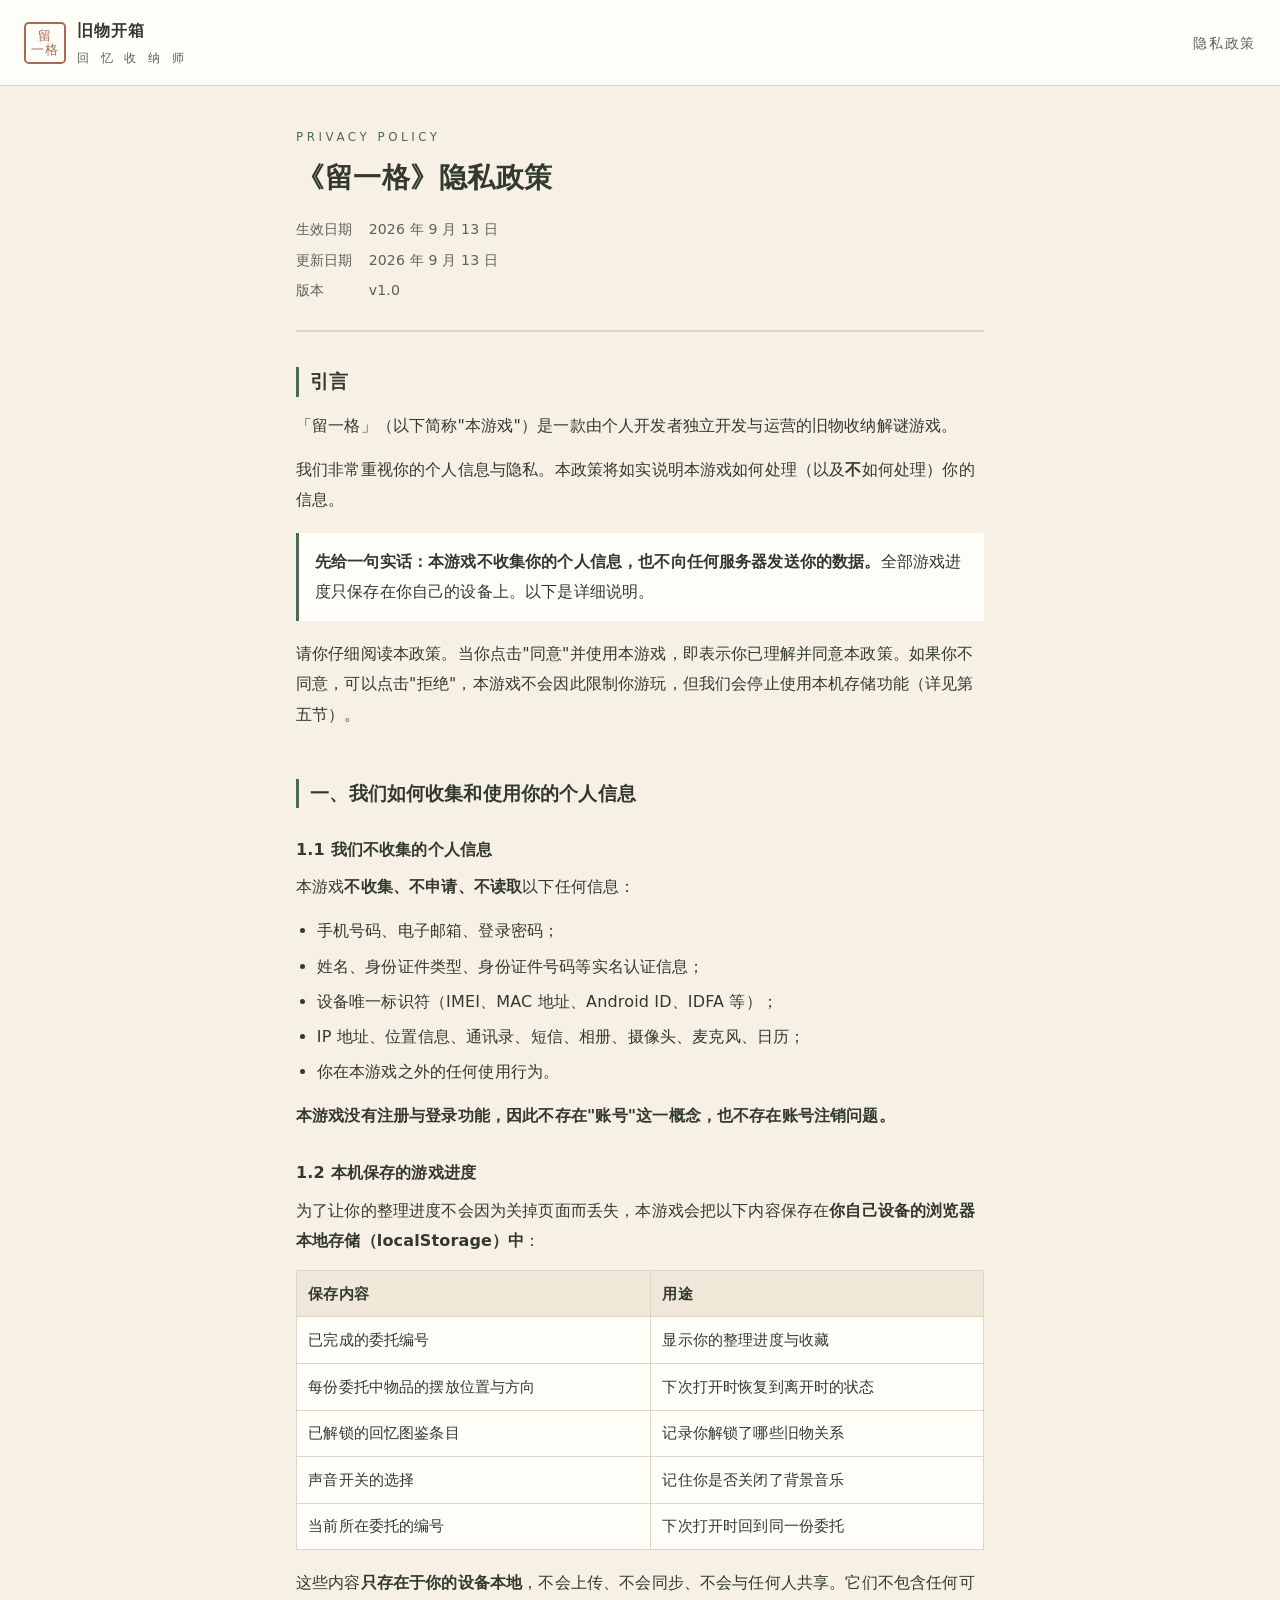
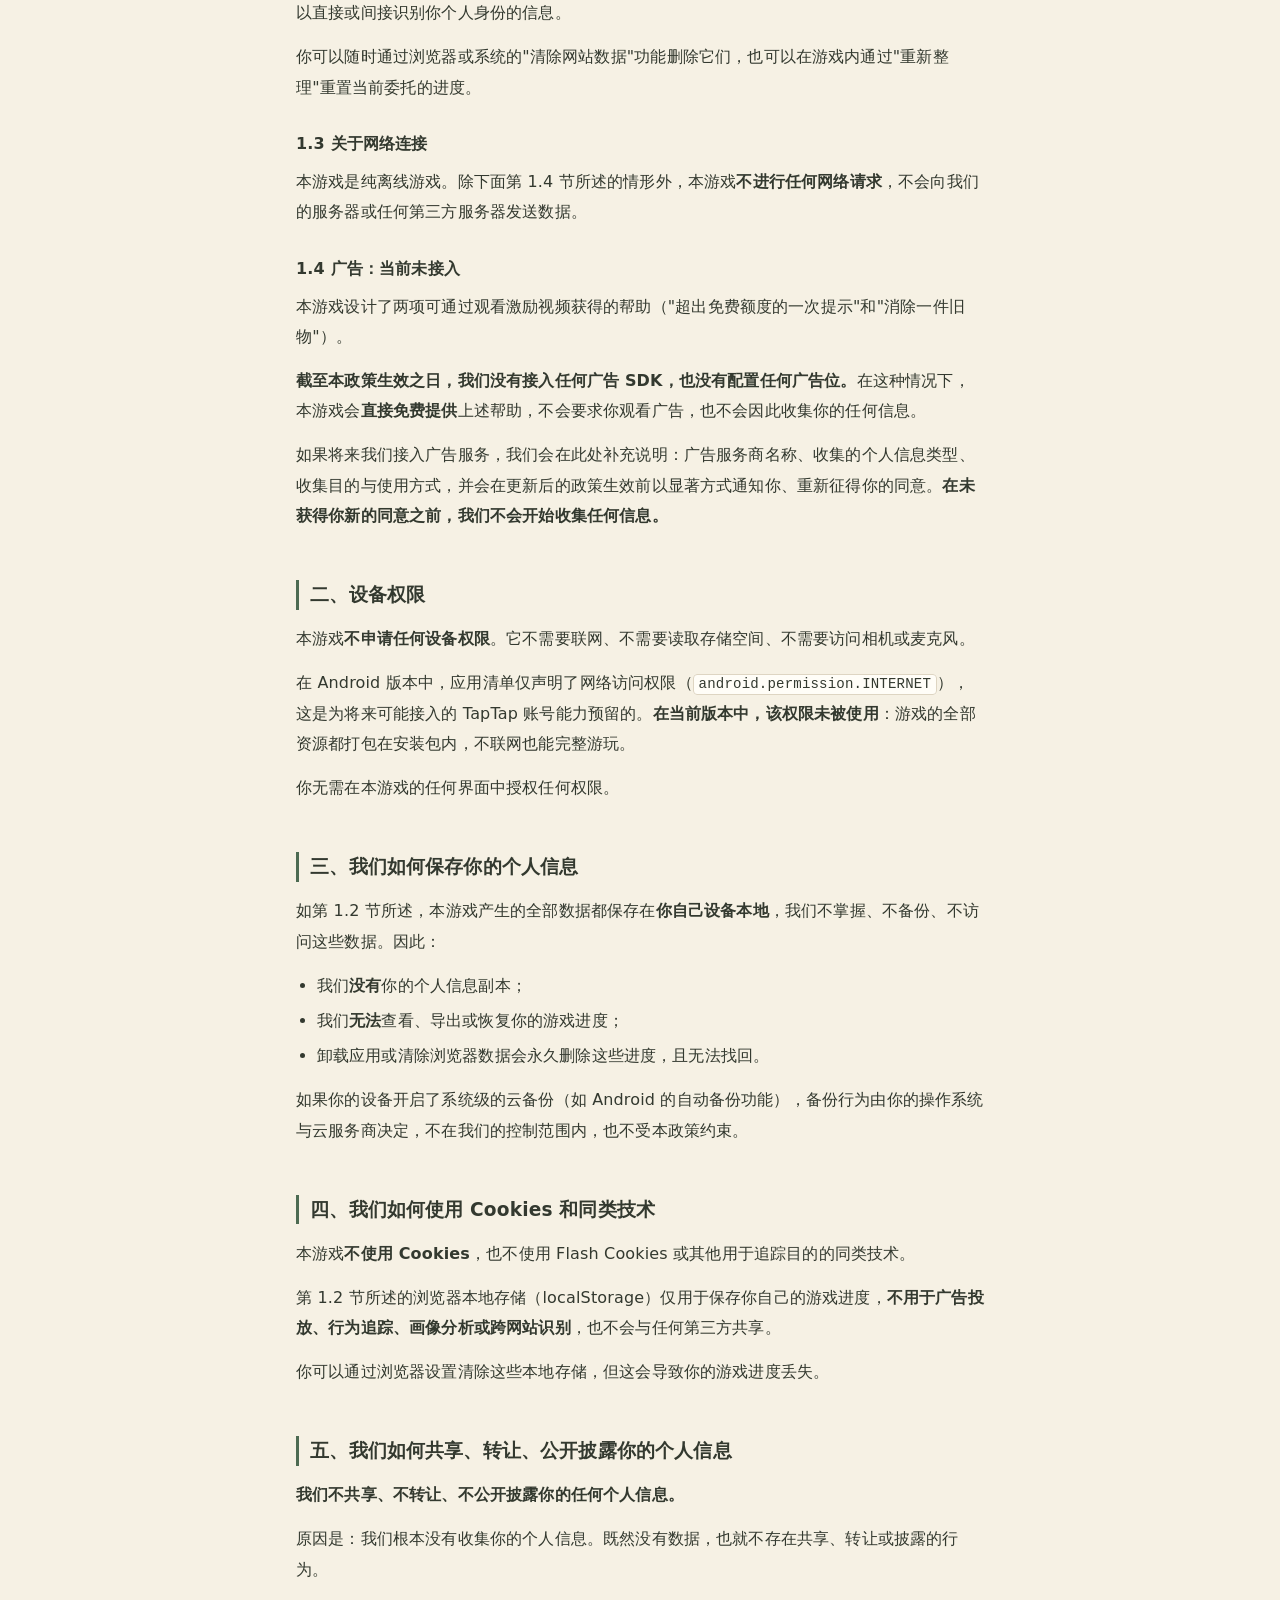
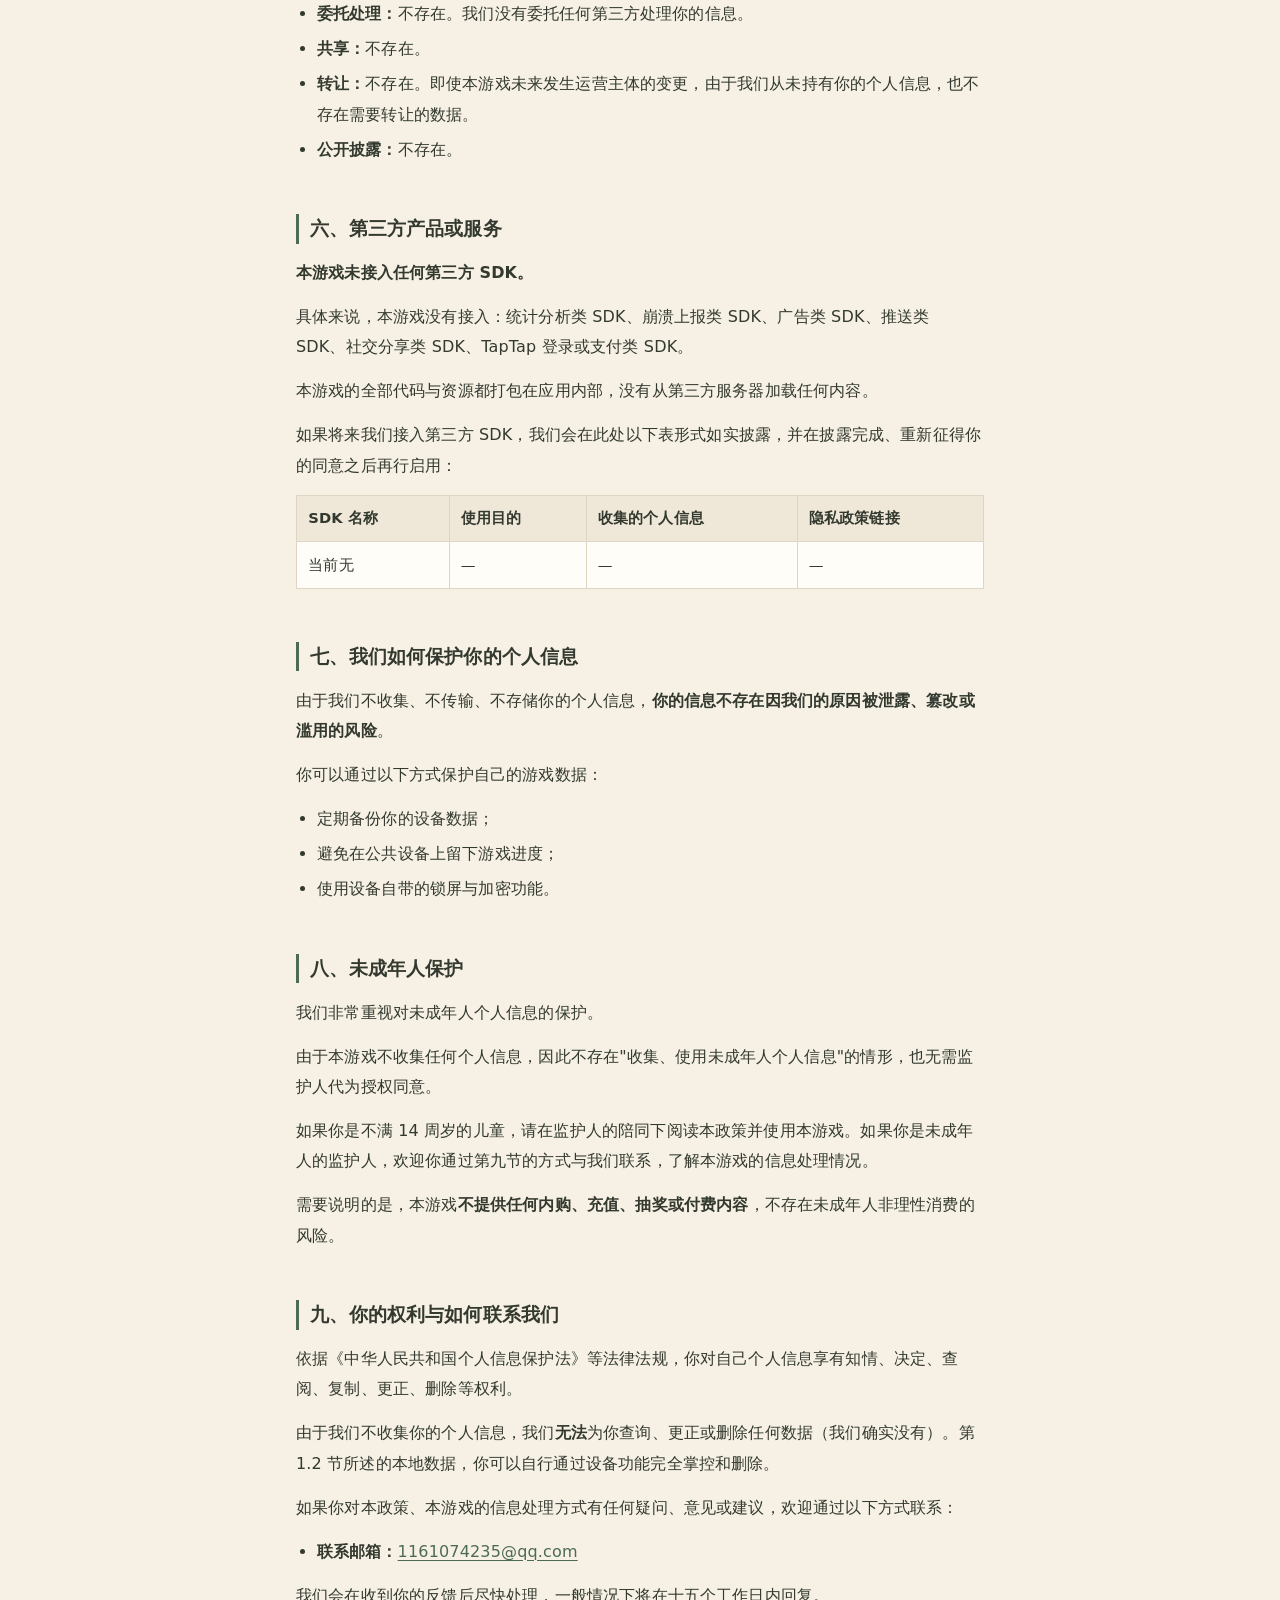
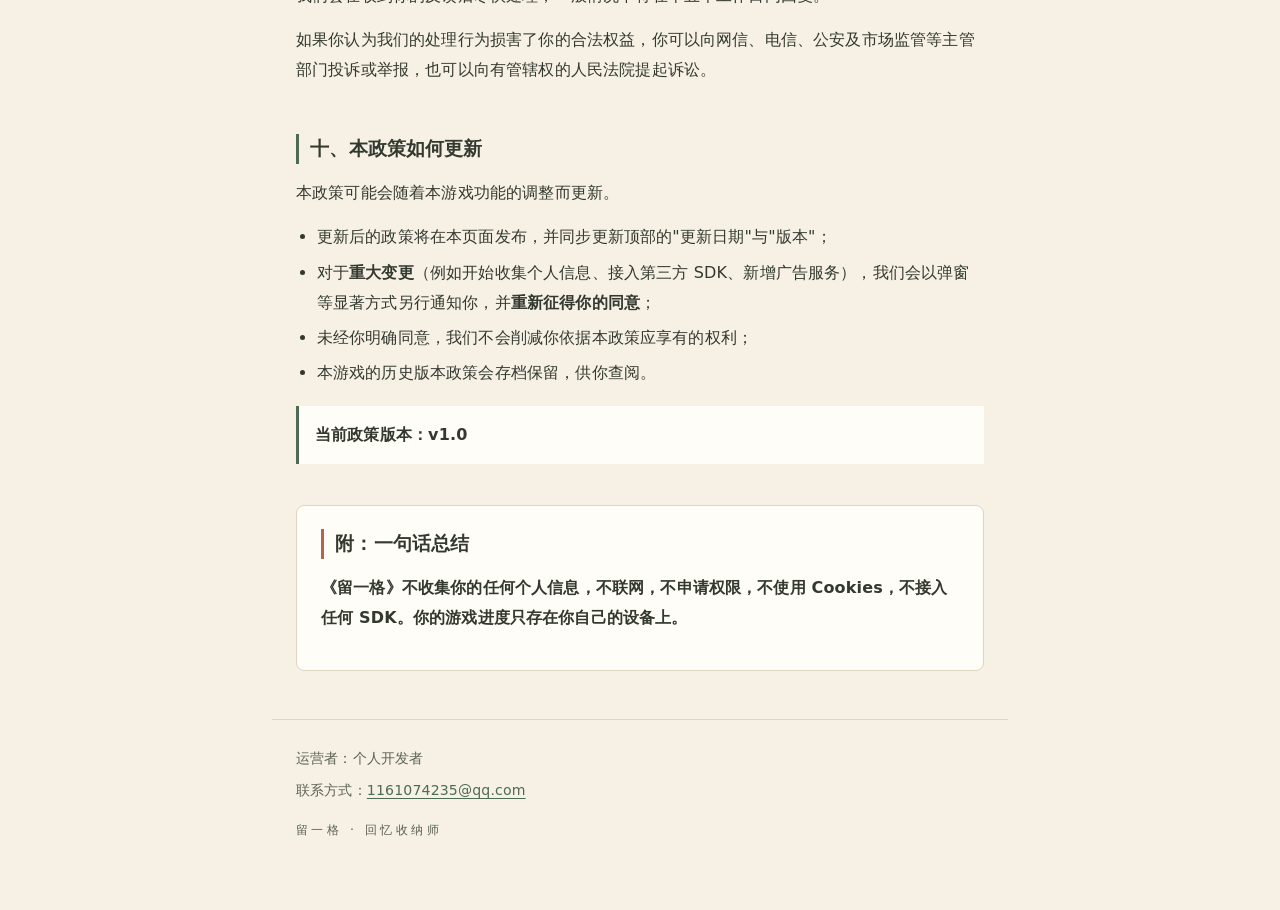
==== docs/privacy.html @ 090980dc "v1.0.1 补上隐私政策：政策正文 + 游戏内同意弹窗 TapTap 审核要求「填写的隐私政策内容必须与 App 内的隐私政策协议内容一致 且真实有效」，所以两边一起做，并用测试钉住口径一致。  政" ====
<!doctype html>
<html lang="zh-CN">
<head>
<meta charset="utf-8">
<meta name="viewport" content="width=device-width,initial-scale=1,viewport-fit=cover">
<meta name="theme-color" content="#f3eddf">
<meta name="description" content="《留一格》隐私政策 —— 本游戏不收集你的任何个人信息，不联网，不申请权限，不使用 Cookies，不接入任何 SDK。">
<title>隐私政策 · 留一格</title>
<link rel="stylesheet" href="privacy.css">
</head>
<body>

<header class="masthead">
  <a class="brand" href="../" aria-label="留一格首页">
    <span class="seal">留<br>一格</span>
    <span><strong>旧物开箱</strong><small>回 忆 收 纳 师</small></span>
  </a>
  <span class="edition">隐私政策</span>
</header>

<main>

  <div class="title-block">
    <span class="eyebrow">PRIVACY POLICY</span>
    <h1>《留一格》隐私政策</h1>
    <dl class="meta">
      <dt>生效日期</dt><dd>2026 年 9 月 13 日</dd>
      <dt>更新日期</dt><dd>2026 年 9 月 13 日</dd>
      <dt>版本</dt><dd>v1.0</dd>
    </dl>
  </div>

  <section>
    <h2>引言</h2>
    <p>「留一格」（以下简称"本游戏"）是一款由个人开发者独立开发与运营的旧物收纳解谜游戏。</p>
    <p>我们非常重视你的个人信息与隐私。本政策将如实说明本游戏如何处理（以及<strong>不</strong>如何处理）你的信息。</p>
    <p class="callout"><strong>先给一句实话：本游戏不收集你的个人信息，也不向任何服务器发送你的数据。</strong>全部游戏进度只保存在你自己的设备上。以下是详细说明。</p>
    <p>请你仔细阅读本政策。当你点击"同意"并使用本游戏，即表示你已理解并同意本政策。如果你不同意，可以点击"拒绝"，本游戏不会因此限制你游玩，但我们会停止使用本机存储功能（详见第五节）。</p>
  </section>

  <section>
    <h2>一、我们如何收集和使用你的个人信息</h2>

    <h3>1.1 我们不收集的个人信息</h3>
    <p>本游戏<strong>不收集、不申请、不读取</strong>以下任何信息：</p>
    <ul>
      <li>手机号码、电子邮箱、登录密码；</li>
      <li>姓名、身份证件类型、身份证件号码等实名认证信息；</li>
      <li>设备唯一标识符（IMEI、MAC 地址、Android ID、IDFA 等）；</li>
      <li>IP 地址、位置信息、通讯录、短信、相册、摄像头、麦克风、日历；</li>
      <li>你在本游戏之外的任何使用行为。</li>
    </ul>
    <p><strong>本游戏没有注册与登录功能，因此不存在"账号"这一概念，也不存在账号注销问题。</strong></p>

    <h3>1.2 本机保存的游戏进度</h3>
    <p>为了让你的整理进度不会因为关掉页面而丢失，本游戏会把以下内容保存在<strong>你自己设备的浏览器本地存储（localStorage）中</strong>：</p>
    <table>
      <thead><tr><th>保存内容</th><th>用途</th></tr></thead>
      <tbody>
        <tr><td>已完成的委托编号</td><td>显示你的整理进度与收藏</td></tr>
        <tr><td>每份委托中物品的摆放位置与方向</td><td>下次打开时恢复到离开时的状态</td></tr>
        <tr><td>已解锁的回忆图鉴条目</td><td>记录你解锁了哪些旧物关系</td></tr>
        <tr><td>声音开关的选择</td><td>记住你是否关闭了背景音乐</td></tr>
        <tr><td>当前所在委托的编号</td><td>下次打开时回到同一份委托</td></tr>
      </tbody>
    </table>
    <p>这些内容<strong>只存在于你的设备本地</strong>，不会上传、不会同步、不会与任何人共享。它们不包含任何可以直接或间接识别你个人身份的信息。</p>
    <p>你可以随时通过浏览器或系统的"清除网站数据"功能删除它们，也可以在游戏内通过"重新整理"重置当前委托的进度。</p>

    <h3>1.3 关于网络连接</h3>
    <p>本游戏是纯离线游戏。除下面第 1.4 节所述的情形外，本游戏<strong>不进行任何网络请求</strong>，不会向我们的服务器或任何第三方服务器发送数据。</p>

    <h3>1.4 广告：当前未接入</h3>
    <p>本游戏设计了两项可通过观看激励视频获得的帮助（"超出免费额度的一次提示"和"消除一件旧物"）。</p>
    <p><strong>截至本政策生效之日，我们没有接入任何广告 SDK，也没有配置任何广告位。</strong>在这种情况下，本游戏会<strong>直接免费提供</strong>上述帮助，不会要求你观看广告，也不会因此收集你的任何信息。</p>
    <p>如果将来我们接入广告服务，我们会在此处补充说明：广告服务商名称、收集的个人信息类型、收集目的与使用方式，并会在更新后的政策生效前以显著方式通知你、重新征得你的同意。<strong>在未获得你新的同意之前，我们不会开始收集任何信息。</strong></p>
  </section>

  <section>
    <h2>二、设备权限</h2>
    <p>本游戏<strong>不申请任何设备权限</strong>。它不需要联网、不需要读取存储空间、不需要访问相机或麦克风。</p>
    <p>在 Android 版本中，应用清单仅声明了网络访问权限（<code>android.permission.INTERNET</code>），这是为将来可能接入的 TapTap 账号能力预留的。<strong>在当前版本中，该权限未被使用</strong>：游戏的全部资源都打包在安装包内，不联网也能完整游玩。</p>
    <p>你无需在本游戏的任何界面中授权任何权限。</p>
  </section>

  <section>
    <h2>三、我们如何保存你的个人信息</h2>
    <p>如第 1.2 节所述，本游戏产生的全部数据都保存在<strong>你自己设备本地</strong>，我们不掌握、不备份、不访问这些数据。因此：</p>
    <ul>
      <li>我们<strong>没有</strong>你的个人信息副本；</li>
      <li>我们<strong>无法</strong>查看、导出或恢复你的游戏进度；</li>
      <li>卸载应用或清除浏览器数据会永久删除这些进度，且无法找回。</li>
    </ul>
    <p>如果你的设备开启了系统级的云备份（如 Android 的自动备份功能），备份行为由你的操作系统与云服务商决定，不在我们的控制范围内，也不受本政策约束。</p>
  </section>

  <section>
    <h2>四、我们如何使用 Cookies 和同类技术</h2>
    <p>本游戏<strong>不使用 Cookies</strong>，也不使用 Flash Cookies 或其他用于追踪目的的同类技术。</p>
    <p>第 1.2 节所述的浏览器本地存储（localStorage）仅用于保存你自己的游戏进度，<strong>不用于广告投放、行为追踪、画像分析或跨网站识别</strong>，也不会与任何第三方共享。</p>
    <p>你可以通过浏览器设置清除这些本地存储，但这会导致你的游戏进度丢失。</p>
  </section>

  <section>
    <h2>五、我们如何共享、转让、公开披露你的个人信息</h2>
    <p><strong>我们不共享、不转让、不公开披露你的任何个人信息。</strong></p>
    <p>原因是：我们根本没有收集你的个人信息。既然没有数据，也就不存在共享、转让或披露的行为。</p>
    <ul>
      <li><strong>委托处理：</strong>不存在。我们没有委托任何第三方处理你的信息。</li>
      <li><strong>共享：</strong>不存在。</li>
      <li><strong>转让：</strong>不存在。即使本游戏未来发生运营主体的变更，由于我们从未持有你的个人信息，也不存在需要转让的数据。</li>
      <li><strong>公开披露：</strong>不存在。</li>
    </ul>
  </section>

  <section>
    <h2>六、第三方产品或服务</h2>
    <p><strong>本游戏未接入任何第三方 SDK。</strong></p>
    <p>具体来说，本游戏没有接入：统计分析类 SDK、崩溃上报类 SDK、广告类 SDK、推送类 SDK、社交分享类 SDK、TapTap 登录或支付类 SDK。</p>
    <p>本游戏的全部代码与资源都打包在应用内部，没有从第三方服务器加载任何内容。</p>
    <p>如果将来我们接入第三方 SDK，我们会在此处以下表形式如实披露，并在披露完成、重新征得你的同意之后再行启用：</p>
    <table>
      <thead><tr><th>SDK 名称</th><th>使用目的</th><th>收集的个人信息</th><th>隐私政策链接</th></tr></thead>
      <tbody><tr><td>当前无</td><td>—</td><td>—</td><td>—</td></tr></tbody>
    </table>
  </section>

  <section>
    <h2>七、我们如何保护你的个人信息</h2>
    <p>由于我们不收集、不传输、不存储你的个人信息，<strong>你的信息不存在因我们的原因被泄露、篡改或滥用的风险</strong>。</p>
    <p>你可以通过以下方式保护自己的游戏数据：</p>
    <ul>
      <li>定期备份你的设备数据；</li>
      <li>避免在公共设备上留下游戏进度；</li>
      <li>使用设备自带的锁屏与加密功能。</li>
    </ul>
  </section>

  <section>
    <h2>八、未成年人保护</h2>
    <p>我们非常重视对未成年人个人信息的保护。</p>
    <p>由于本游戏不收集任何个人信息，因此不存在"收集、使用未成年人个人信息"的情形，也无需监护人代为授权同意。</p>
    <p>如果你是不满 14 周岁的儿童，请在监护人的陪同下阅读本政策并使用本游戏。如果你是未成年人的监护人，欢迎你通过第九节的方式与我们联系，了解本游戏的信息处理情况。</p>
    <p>需要说明的是，本游戏<strong>不提供任何内购、充值、抽奖或付费内容</strong>，不存在未成年人非理性消费的风险。</p>
  </section>

  <section>
    <h2>九、你的权利与如何联系我们</h2>
    <p>依据《中华人民共和国个人信息保护法》等法律法规，你对自己个人信息享有知情、决定、查阅、复制、更正、删除等权利。</p>
    <p>由于我们不收集你的个人信息，我们<strong>无法</strong>为你查询、更正或删除任何数据（我们确实没有）。第 1.2 节所述的本地数据，你可以自行通过设备功能完全掌控和删除。</p>
    <p>如果你对本政策、本游戏的信息处理方式有任何疑问、意见或建议，欢迎通过以下方式联系：</p>
    <ul class="contact">
      <li><strong>联系邮箱：</strong><a href="mailto:1161074235@qq.com">1161074235@qq.com</a></li>
    </ul>
    <p>我们会在收到你的反馈后尽快处理，一般情况下将在十五个工作日内回复。</p>
    <p>如果你认为我们的处理行为损害了你的合法权益，你可以向网信、电信、公安及市场监管等主管部门投诉或举报，也可以向有管辖权的人民法院提起诉讼。</p>
  </section>

  <section>
    <h2>十、本政策如何更新</h2>
    <p>本政策可能会随着本游戏功能的调整而更新。</p>
    <ul>
      <li>更新后的政策将在本页面发布，并同步更新顶部的"更新日期"与"版本"；</li>
      <li>对于<strong>重大变更</strong>（例如开始收集个人信息、接入第三方 SDK、新增广告服务），我们会以弹窗等显著方式另行通知你，并<strong>重新征得你的同意</strong>；</li>
      <li>未经你明确同意，我们不会削减你依据本政策应享有的权利；</li>
      <li>本游戏的历史版本政策会存档保留，供你查阅。</li>
    </ul>
    <p class="callout"><strong>当前政策版本：v1.0</strong></p>
  </section>

  <section class="summary">
    <h2>附：一句话总结</h2>
    <p><strong>《留一格》不收集你的任何个人信息，不联网，不申请权限，不使用 Cookies，不接入任何 SDK。你的游戏进度只存在你自己的设备上。</strong></p>
  </section>

</main>

<footer>
  <p>运营者：个人开发者</p>
  <p>联系方式：<a href="mailto:1161074235@qq.com">1161074235@qq.com</a></p>
  <p class="fine">留一格 · 回忆收纳师</p>
</footer>

</body>
</html>
---- docs/privacy.css ----
/* 《留一格》隐私政策样式
 *
 * 为什么单独写一份而不是复用 style.css：
 * style.css 是给游戏界面用的（按钮、画布、弹窗），这里只需要一篇可读的长文。
 * 而且 TapTap 审核明确要求隐私政策「字体格式务必统一，请勿出现字体时大时小、
 * 多种字体随意穿插使用」，所以这份样式里只有一套字体族、一套正文尺寸、一套行高。
 */

:root {
  --ink: #33392f;
  --ink-soft: #5c6356;
  --paper: #f6f1e4;
  --card: #fffdf7;
  --line: #ded5c2;
  --accent: #4d6b52;
  --seal: #ad684f;
  --font: "PingFang SC", "Hiragino Sans GB", "Microsoft YaHei", "Source Han Sans SC",
          "Noto Sans CJK SC", system-ui, -apple-system, "Segoe UI", sans-serif;
}

* { box-sizing: border-box; }

html { -webkit-text-size-adjust: 100%; }

body {
  margin: 0;
  padding: 0 0 4rem;
  background: var(--paper);
  color: var(--ink);
  font-family: var(--font);
  font-size: 16px;
  line-height: 1.9;
  letter-spacing: .01em;
}

/* ---------- 页头 ---------- */

.masthead {
  display: flex;
  align-items: center;
  justify-content: space-between;
  gap: 1rem;
  padding: 1rem 1.5rem;
  border-bottom: 1px solid var(--line);
  background: var(--card);
}

.brand {
  display: flex;
  align-items: center;
  gap: .7rem;
  color: inherit;
  text-decoration: none;
}

.seal {
  display: grid;
  place-content: center;
  width: 2.6rem;
  height: 2.6rem;
  border: 2px solid var(--seal);
  border-radius: .3rem;
  color: var(--seal);
  font-size: .8rem;
  line-height: 1.05;
  text-align: center;
  letter-spacing: .04em;
}

.brand strong { display: block; font-size: 1.02rem; font-weight: 600; letter-spacing: .06em; }
.brand small { display: block; color: var(--ink-soft); font-size: .74rem; letter-spacing: .34em; }

.edition {
  color: var(--ink-soft);
  font-size: .86rem;
  letter-spacing: .12em;
}

/* ---------- 正文容器 ---------- */

main {
  max-width: 46rem;
  margin: 0 auto;
  padding: 2.5rem 1.5rem 0;
}

.title-block {
  padding-bottom: 1.6rem;
  border-bottom: 2px solid var(--line);
}

.eyebrow {
  display: block;
  margin-bottom: .5rem;
  color: var(--accent);
  font-size: .74rem;
  letter-spacing: .3em;
}

h1 {
  margin: 0 0 1.1rem;
  font-size: 1.72rem;
  font-weight: 650;
  line-height: 1.5;
  letter-spacing: .02em;
}

.meta {
  display: grid;
  grid-template-columns: auto 1fr;
  gap: .25rem 1rem;
  margin: 0;
  color: var(--ink-soft);
  font-size: .88rem;
}

.meta dt { color: var(--ink-soft); }
.meta dd { margin: 0; }

/* ---------- 章节 ---------- */

section {
  padding-top: 2.2rem;
}

h2 {
  margin: 0 0 .9rem;
  padding-left: .7rem;
  border-left: 3px solid var(--accent);
  font-size: 1.16rem;
  font-weight: 650;
  line-height: 1.6;
}

h3 {
  margin: 1.7rem 0 .6rem;
  font-size: 1rem;
  font-weight: 650;
  line-height: 1.7;
}

p {
  margin: 0 0 .85rem;
}

ul {
  margin: 0 0 .85rem;
  padding-left: 1.3rem;
}

li {
  margin-bottom: .3rem;
}

strong { font-weight: 650; }

code {
  padding: .1em .35em;
  border: 1px solid var(--line);
  border-radius: .25rem;
  background: var(--card);
  font-family: ui-monospace, "SFMono-Regular", Consolas, monospace;
  font-size: .88em;
}

a {
  color: var(--accent);
  text-decoration-thickness: 1px;
  text-underline-offset: .18em;
}

.callout {
  margin: 1.1rem 0;
  padding: .85rem 1rem;
  border-left: 3px solid var(--accent);
  background: var(--card);
}

/* 表格：TapTap 要求排版简洁明了、段落清晰 */

table {
  width: 100%;
  margin: .4rem 0 1.1rem;
  border-collapse: collapse;
  background: var(--card);
  font-size: .92rem;
}

th, td {
  padding: .55rem .7rem;
  border: 1px solid var(--line);
  text-align: left;
  vertical-align: top;
}

th {
  background: #efe8d8;
  font-weight: 650;
  white-space: nowrap;
}

.contact { padding-left: 1.3rem; }

.summary {
  margin-top: 2.6rem;
  padding: 1.4rem 1.5rem;
  border: 1px solid var(--line);
  border-radius: .5rem;
  background: var(--card);
}

.summary h2 { border-left-color: var(--seal); }

/* ---------- 页脚 ---------- */

footer {
  max-width: 46rem;
  margin: 3rem auto 0;
  padding: 1.6rem 1.5rem 0;
  border-top: 1px solid var(--line);
  color: var(--ink-soft);
  font-size: .88rem;
}

footer p { margin: 0 0 .3rem; }

.fine {
  margin-top: .9rem;
  letter-spacing: .28em;
  font-size: .78rem;
}

/* ---------- 窄屏 ---------- */

@media (max-width: 560px) {
  body { font-size: 15px; line-height: 1.85; }
  main { padding: 1.8rem 1.1rem 0; }
  h1 { font-size: 1.42rem; }
  h2 { font-size: 1.08rem; }
  .meta { grid-template-columns: 1fr; gap: 0 0; }
  .meta dd { margin-bottom: .35rem; }
  th, td { padding: .45rem .5rem; font-size: .88rem; }
  .edition { display: none; }
}

/* ---------- 打印 ---------- */

@media print {
  body { background: #fff; font-size: 11pt; }
  .masthead { border-bottom-width: 1px; }
  section { break-inside: avoid-page; }
  a { color: inherit; }
}
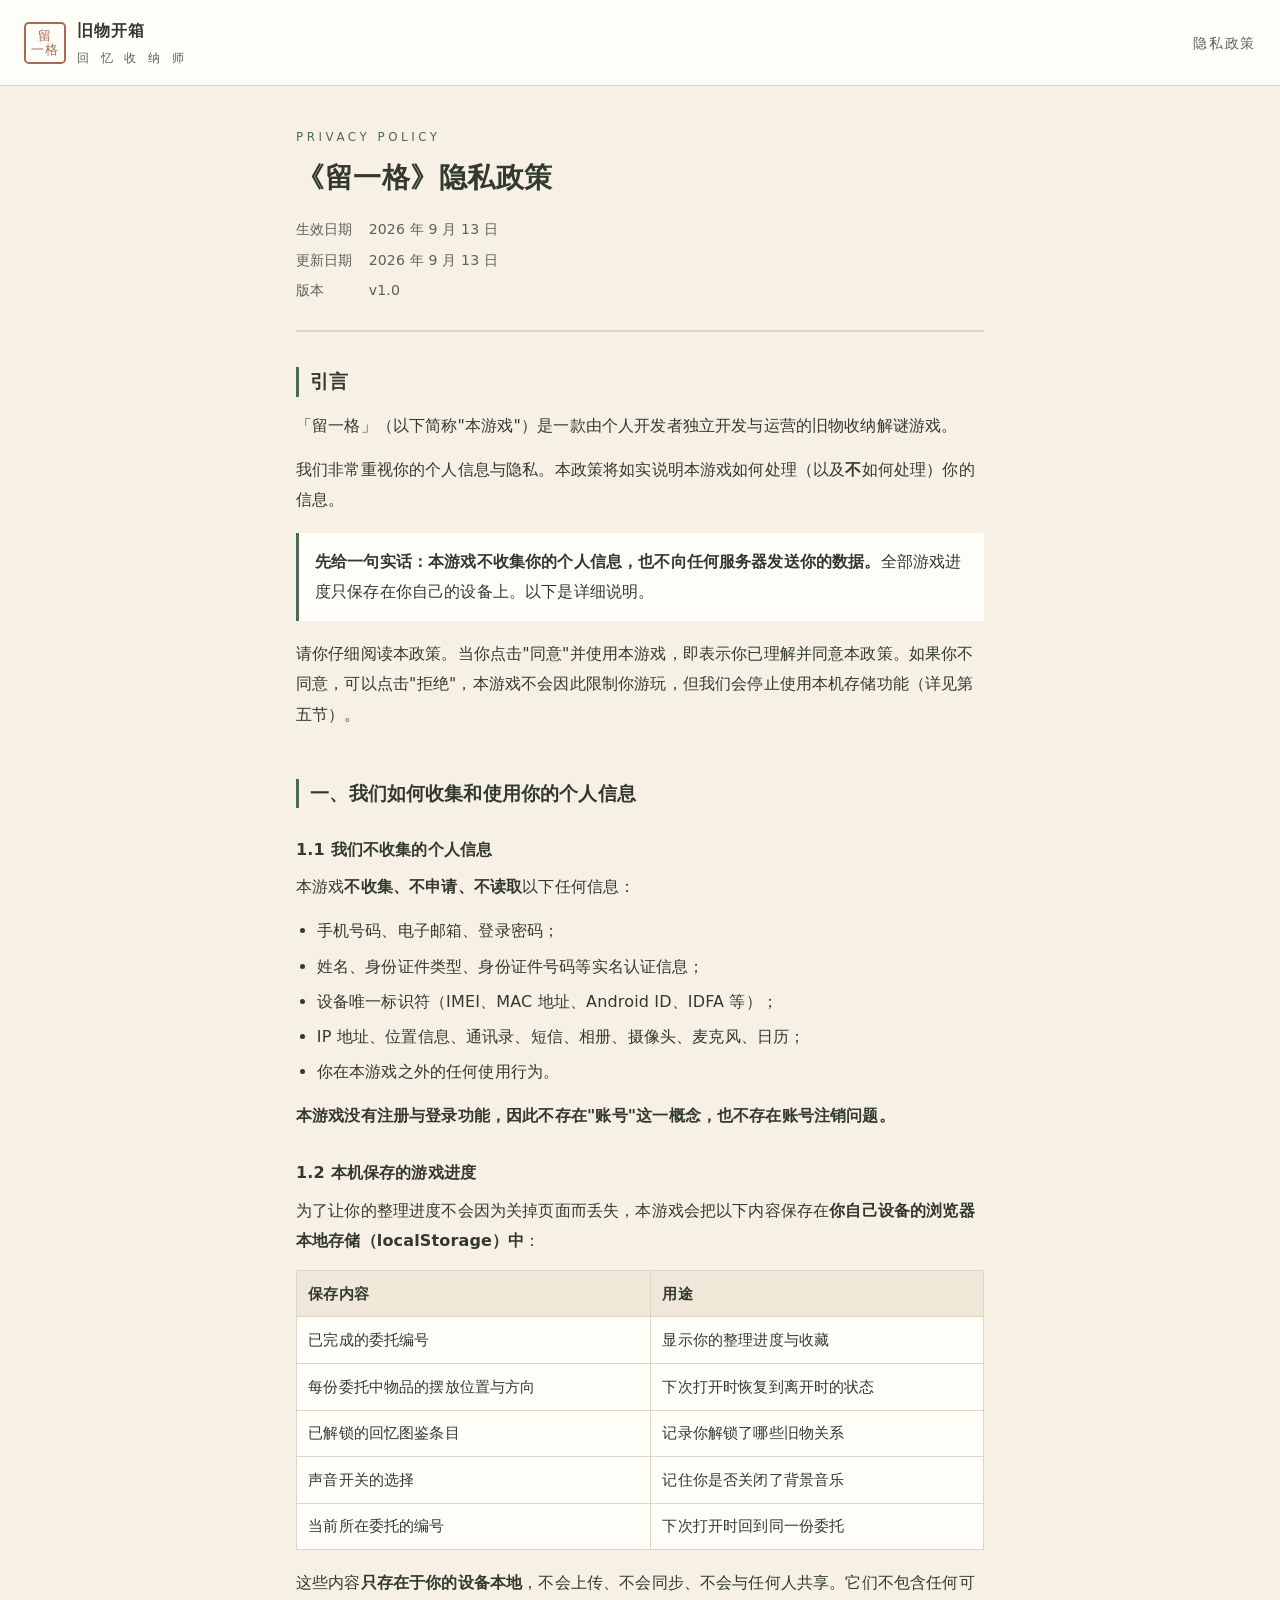
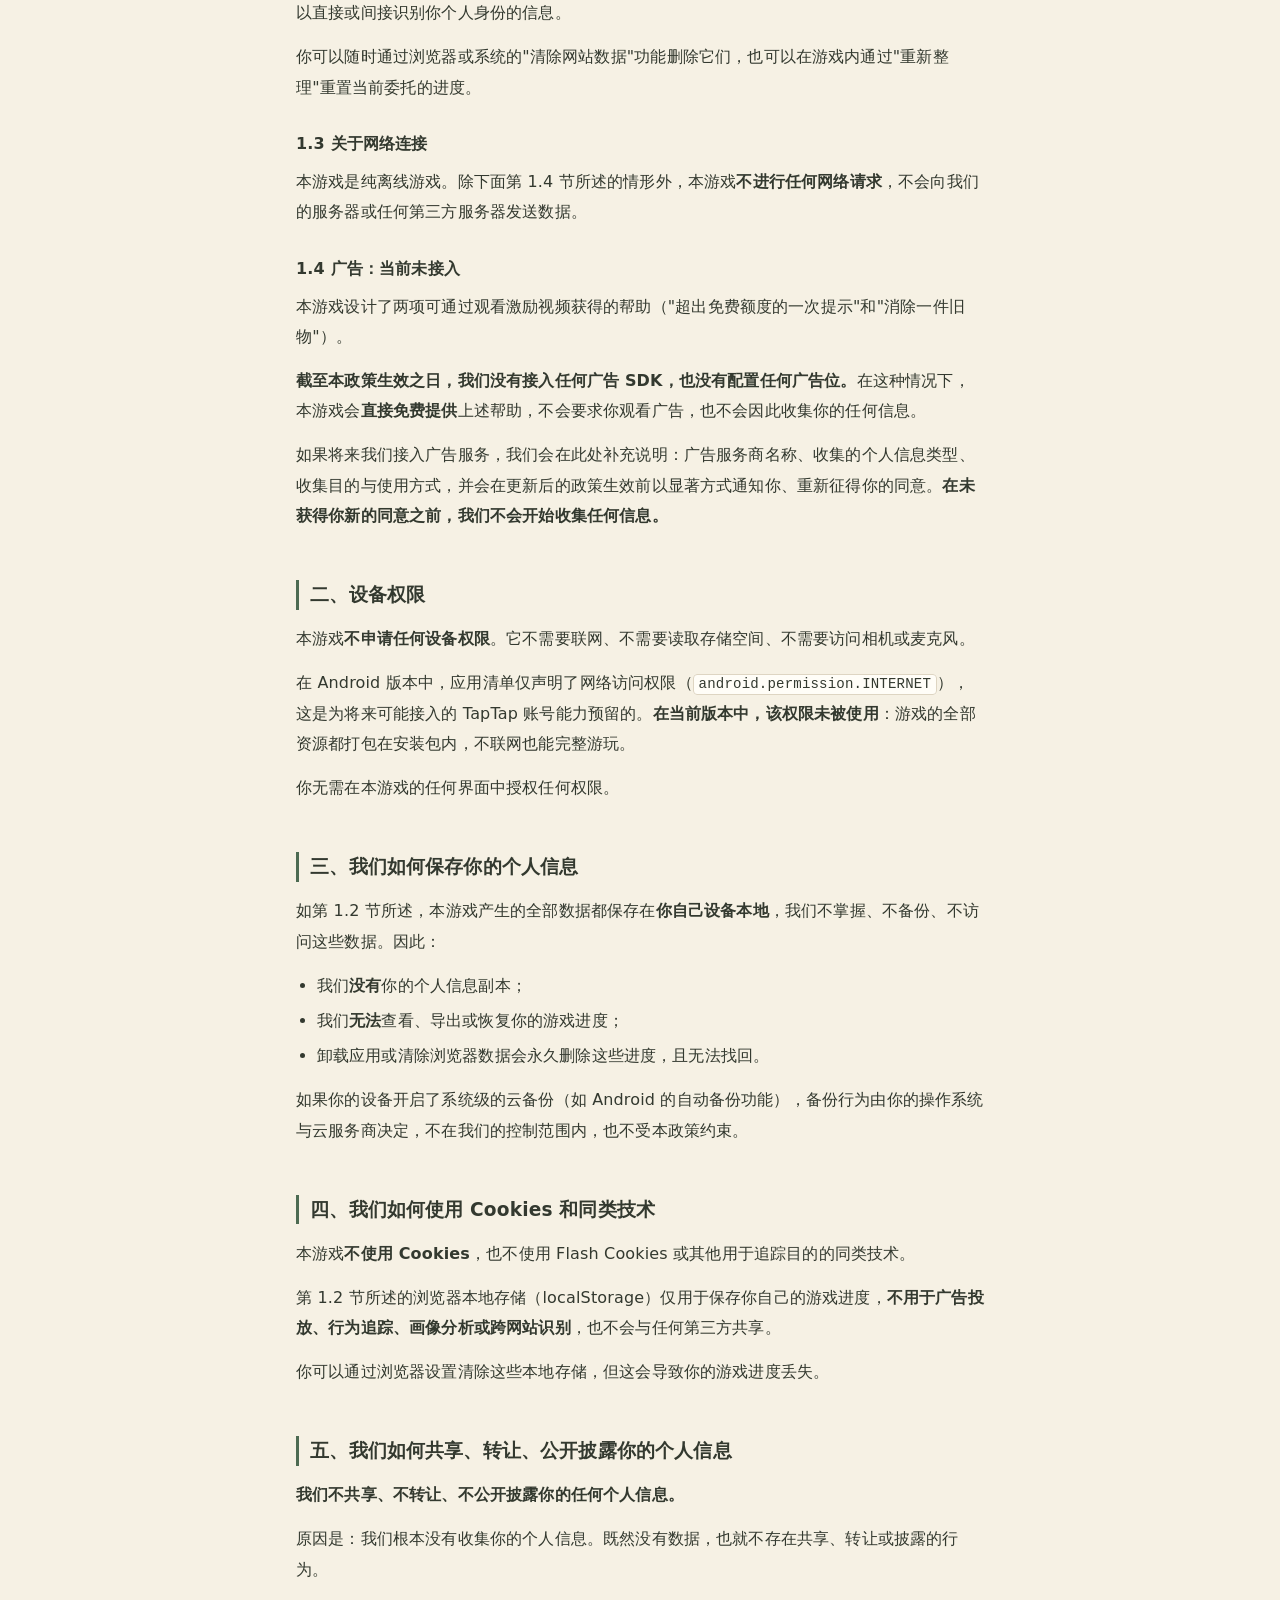
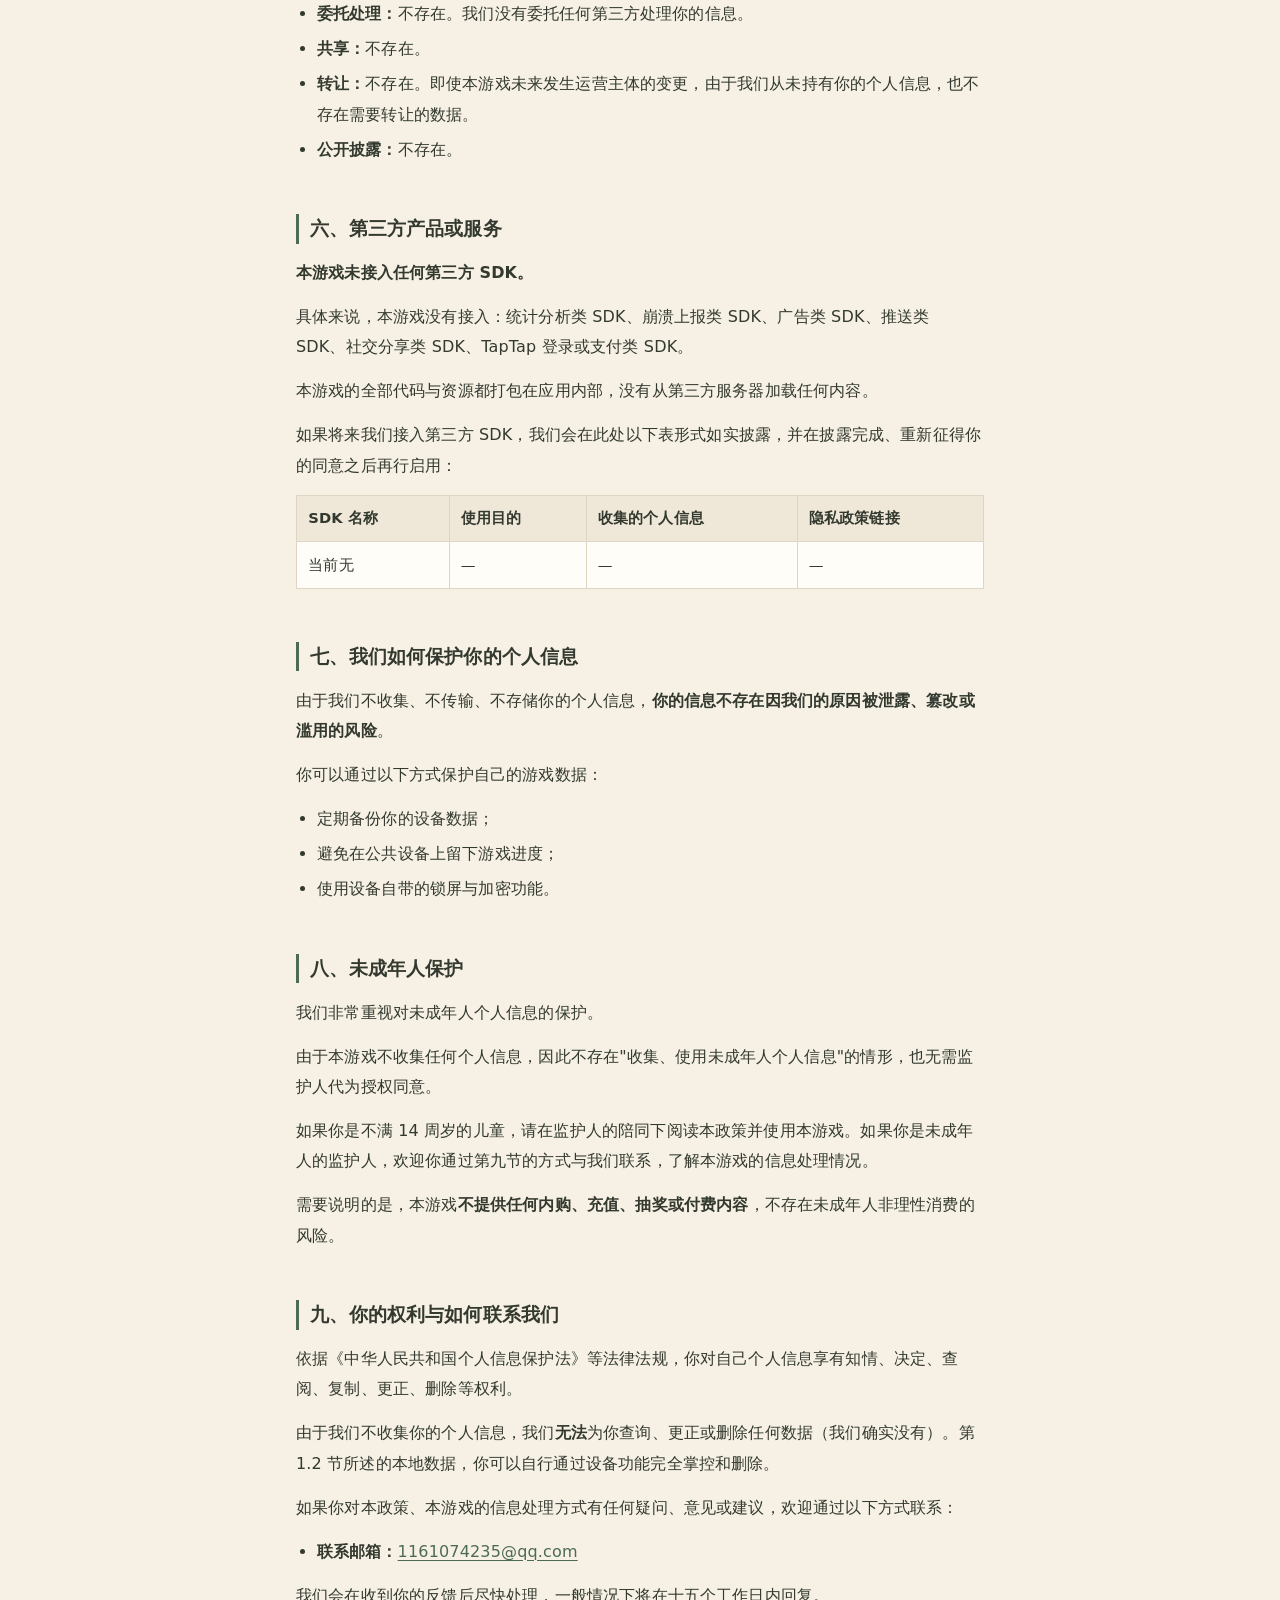
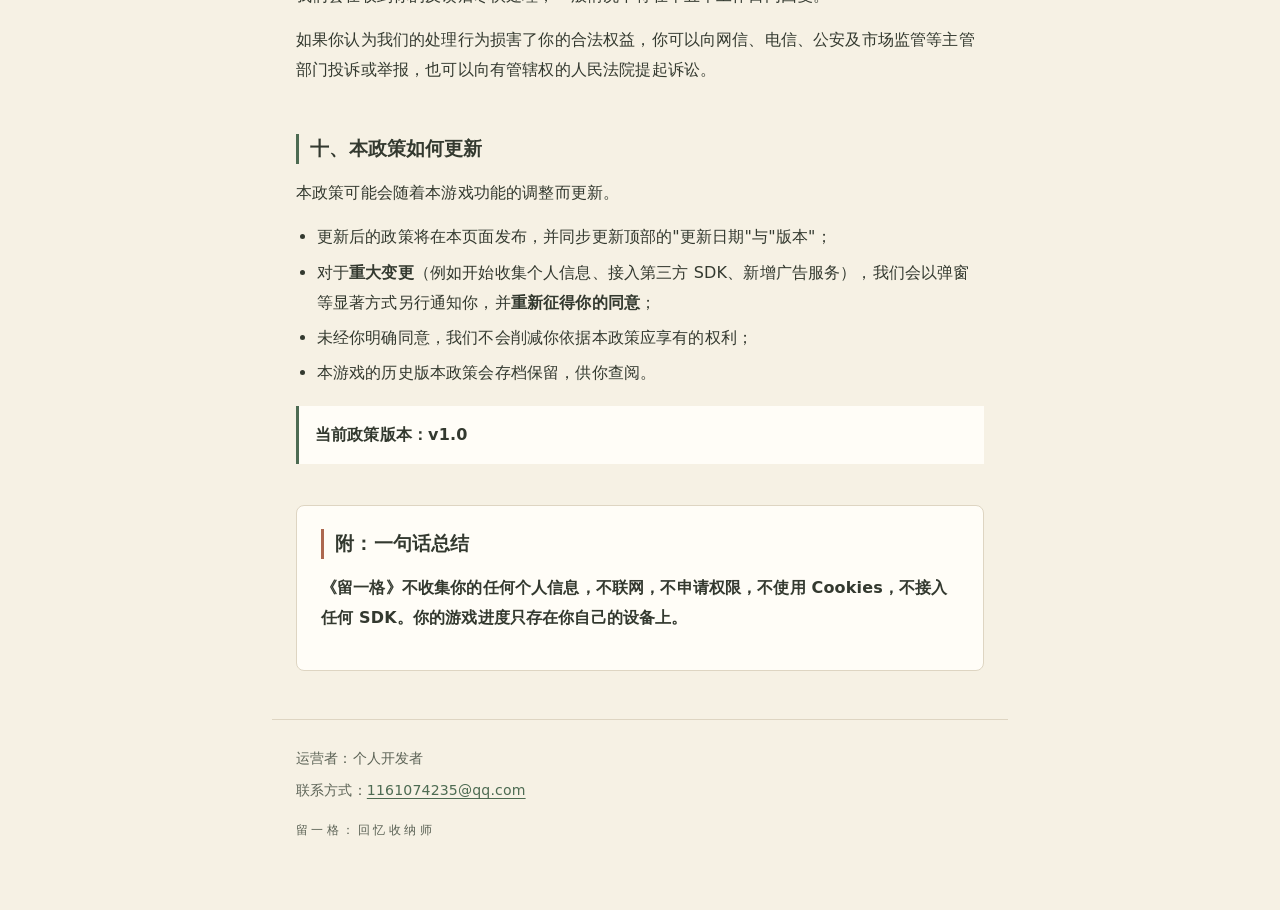
==== commit ede788dd: "升到 v1.0.2，APK 应用名改为「留一格：回忆收纳师」并重新打包 APK 桌面应用名从简称「留一格」改成「留一格：回忆收纳师」，与 TapTap 商店页对齐； 网页标题与隐私政策页署名一并改成同" ====
--- a/docs/privacy.html
+++ b/docs/privacy.html
@@ -178,7 +178,7 @@
 <footer>
   <p>运营者：个人开发者</p>
   <p>联系方式：<a href="mailto:1161074235@qq.com">1161074235@qq.com</a></p>
-  <p class="fine">留一格 · 回忆收纳师</p>
+  <p class="fine">留一格：回忆收纳师</p>
 </footer>
 
 </body>
